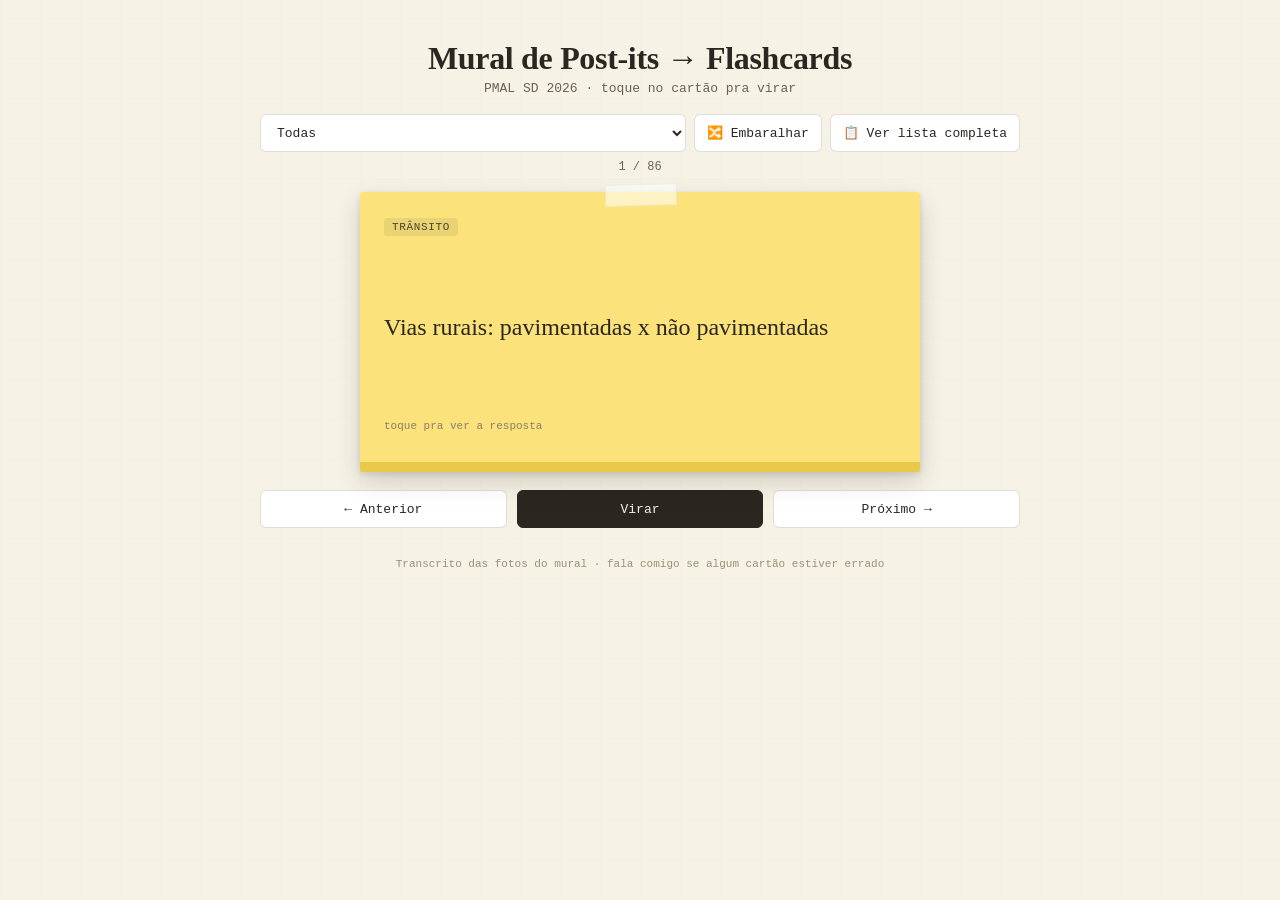
==== index.html @ 329747ae "correção do bugo da vesel" ====
<!DOCTYPE html>
<html lang="pt-BR">
<head>
<meta charset="UTF-8">
<meta name="viewport" content="width=device-width, initial-scale=1.0">
<title>Flashcards PMAL — Mural de Post-its</title>
<link rel="stylesheet" href="styles.css">
</head>
<body>

  <div class="wrap">
  <header>
    <h1>Mural de Post-its → Flashcards</h1>
    <div class="sub">PMAL SD 2026 · toque no cartão pra virar</div>
  </header>

  <div class="toolbar">
    <select id="subjectFilter"></select>
    <button id="shuffleBtn">🔀 Embaralhar</button>
    <button id="listToggleBtn">📋 Ver lista completa</button>
    <span class="progress" id="progress"></span>
  </div>

  <div class="stage">
    <div class="card" id="card">
      <div class="face front">
        <span class="tag" id="tagFront"></span>
        <div class="front-text" id="frontText"></div>
        <div class="hint">toque pra ver a resposta</div>
      </div>
      <div class="face back">
        <span class="tag" id="tagBack"></span>
        <p class="back-text" id="backText"></p>
      </div>
    </div>
  </div>

  <div class="nav">
    <button id="prevBtn">← Anterior</button>
    <button class="primary" id="flipBtn">Virar</button>
    <button id="nextBtn">Próximo →</button>
  </div>

  <div class="list" id="listView"></div>

  <footer>Transcrito das fotos do mural · fala comigo se algum cartão estiver errado</footer>
</div>
<script src="script.js"></script>



</body>
</html>
---- styles.css ----
:root{
    --paper:#f6f1e4;
    --ink:#2b2620;
    --sticky:#fbe27a;
    --sticky-edge:#e8c94a;
    --accent:#c1440e;
    --accent2:#2f6f5e;
    --card-shadow: 0 10px 24px rgba(43,38,32,0.18), 0 2px 6px rgba(43,38,32,0.12);
    --line: rgba(43,38,32,0.15);
  }
  *{box-sizing:border-box;}
  html, body{height:100%;}
  body{
    margin:0;
    font-family: 'Courier New', ui-monospace, monospace;
    background:
      linear-gradient(rgba(246,241,228,0.94), rgba(246,241,228,0.94)),
      repeating-linear-gradient(0deg, #e9e2cd 0 2px, transparent 2px 40px),
      repeating-linear-gradient(90deg, #e9e2cd 0 2px, transparent 2px 40px);
    color:var(--ink);
    min-height:100vh;
    display:flex;
    justify-content:center;
    align-items:flex-start;
    padding: clamp(16px, 4vw, 40px) 16px 40px;
  }
  .wrap{width:100%;max-width:760px;margin:0 auto;}
  header{margin-bottom:18px;text-align:center;}
  h1{
    font-family: Georgia, 'Times New Roman', serif;
    font-size: clamp(20px, 5.5vw, 32px);
    margin:0 0 4px;
    letter-spacing:-0.01em;
  }
  .sub{color:#6b6152;font-size:13px;}
  .toolbar{
    display:flex;
    flex-wrap:wrap;
    gap:8px;
    align-items:center;
    margin:16px 0 12px;
    justify-content:center;
  }
  select, button{
    font-family:inherit;
    font-size:13px;
    padding:9px 12px;
    border-radius:6px;
    border:1px solid var(--line);
    background:#fff;
    color:var(--ink);
    cursor:pointer;
    min-height:38px;
  }
  select{flex:1 1 140px;}
  button.primary{
    background:var(--ink);
    color:var(--paper);
    border-color:var(--ink);
  }
  button:hover{opacity:0.85;}
  .progress{
    font-size:12px;
    color:#6b6152;
    width:100%;
    text-align:center;
    order:10;
  }
  .stage{
    perspective:1600px;
    margin:18px auto;
    max-width:560px;
  }
  .card{
    position:relative;
    width:100%;
    min-height:clamp(240px, 42vw, 280px);
    transform-style:preserve-3d;
    transition: transform 0.5s cubic-bezier(.4,.2,.2,1);
    cursor:pointer;
  }
  .card.flipped{transform: rotateY(180deg);}
  .face{
    position:absolute;
    inset:0;
    backface-visibility:hidden;
    border-radius:3px;
    padding:26px 24px 30px;
    display:flex;
    flex-direction:column;
    background:var(--sticky);
    box-shadow:var(--card-shadow);
    border-bottom: 10px solid var(--sticky-edge);
  }
  .face::before{
    content:"";
    position:absolute;
    top:-8px; left:50%;
    width:70px; height:20px;
    margin-left:-35px;
    background:rgba(255,255,255,0.55);
    border:1px solid rgba(0,0,0,0.05);
    transform:rotate(-1.5deg);
  }
  .face.back{
    transform: rotateY(180deg);
    background:#fff9e6;
    border-bottom:10px solid #e8dfb8;
  }
  .tag{
    align-self:flex-start;
    font-size:11px;
    text-transform:uppercase;
    letter-spacing:0.06em;
    background:rgba(43,38,32,0.08);
    padding:3px 8px;
    border-radius:3px;
    margin-bottom:14px;
    color:#4a4234;
  }
  .front-text{
    font-family: Georgia, serif;
    font-size: clamp(18px,3.4vw,24px);
    line-height:1.35;
    margin:auto 0;
  }
  .back-text{
    font-size:15px;
    line-height:1.55;
    white-space:pre-line;
    margin:0;
  }
  .hint{
    margin-top:16px;
    font-size:11px;
    color:#8a7f6a;
  }
  .nav{
    display:flex;
    justify-content:space-between;
    align-items:center;
    gap:10px;
    margin-top:14px;
  }
  .nav button{flex:1;}
  .grid-toggle{
    margin-top:26px;
  }
  .list{
    display:none;
    margin-top:16px;
    border-top:1px solid var(--line);
    padding-top:12px;
  }
  .list.show{display:block;}
  .list-item{
    padding:10px 4px;
    border-bottom:1px solid var(--line);
    font-size:13px;
  }
  .list-item b{font-family:Georgia,serif;font-size:14px;}
  .list-item .li-tag{color:var(--accent);font-size:11px;text-transform:uppercase;letter-spacing:0.04em;}
  .list-item .li-back{color:#514a3c;margin-top:4px;white-space:pre-line;}
  footer{margin-top:30px;font-size:11px;color:#9a8f7a;text-align:center;}

  @media (max-width: 420px){
    body{padding:14px 10px 32px;}
    .face{padding:20px 16px 24px;}
    .nav{flex-wrap:wrap;}
    .nav button{flex:1 1 100%;}
    .nav #flipBtn{order:-1;}
    select{flex:1 1 100%;}
  }
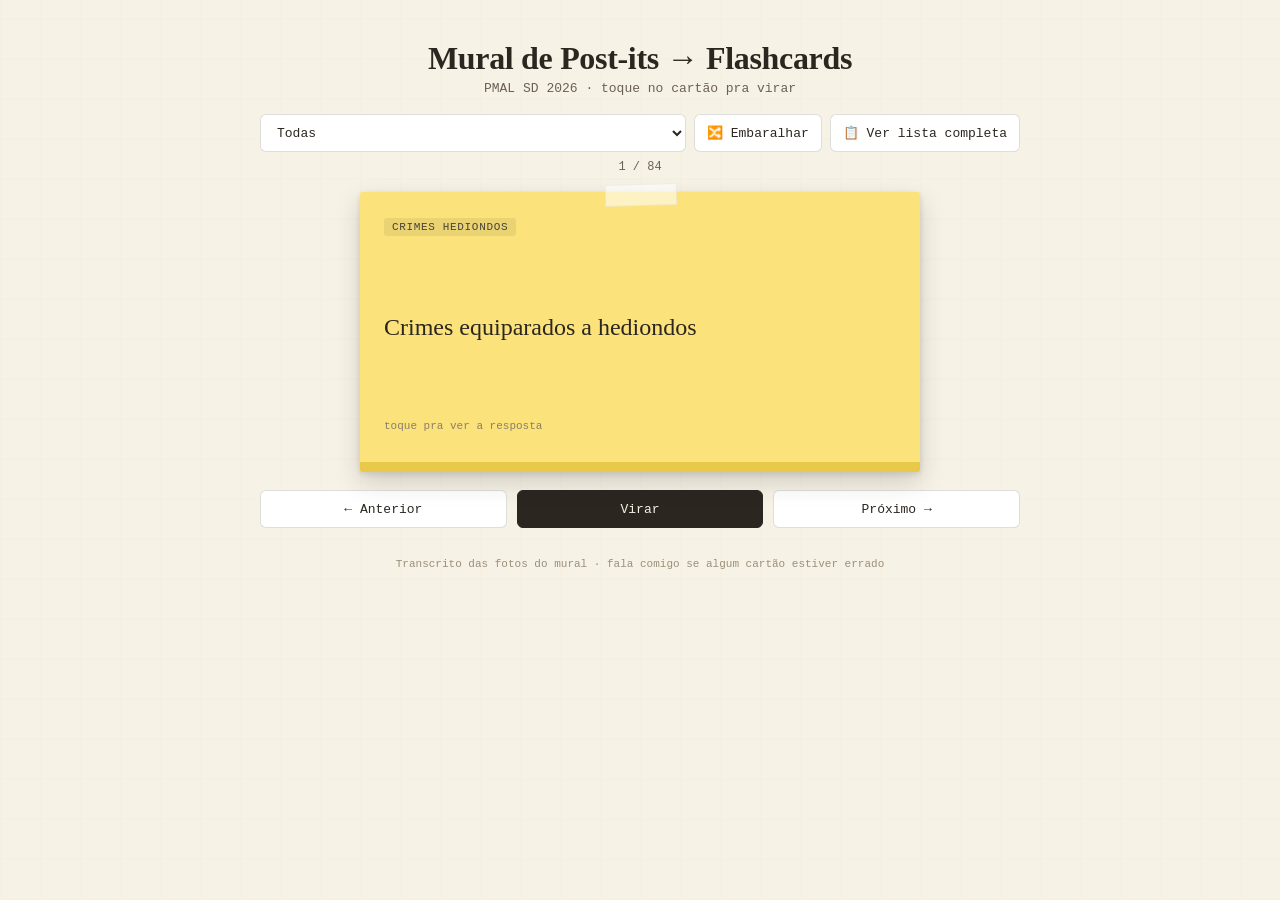
==== commit 2de1ee88: "correção e alteração da ordem do DATA para ordem alfabetica" ====
--- a/index.html
+++ b/index.html
@@ -1,10 +1,11 @@
-<!DOCTYPE html>
+  <!DOCTYPE html>
 <html lang="pt-BR">
 <head>
 <meta charset="UTF-8">
 <meta name="viewport" content="width=device-width, initial-scale=1.0">
 <title>Flashcards PMAL — Mural de Post-its</title>
 <link rel="stylesheet" href="styles.css">
+<link rel="icon" type="image/png" href="assets/Logo_dominio_sem_fundo.png">
 </head>
 <body>
 
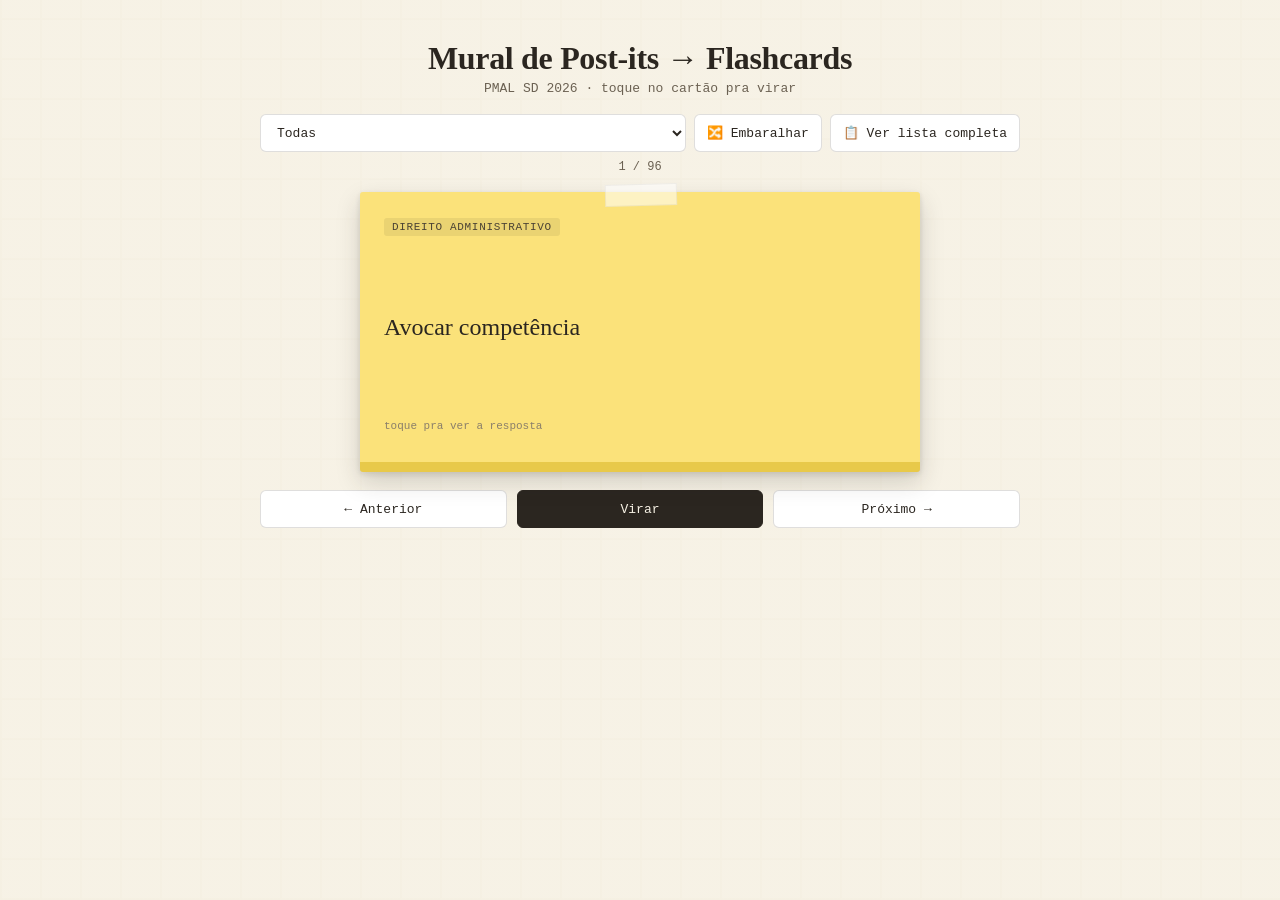
==== commit 15bdaba8: "Melhor organização das materias e adição de novos post" ====
--- a/index.html
+++ b/index.html
@@ -44,7 +44,7 @@
 
   <div class="list" id="listView"></div>
 
-  <footer>Transcrito das fotos do mural · fala comigo se algum cartão estiver errado</footer>
+
 </div>
 <script src="script.js"></script>
 
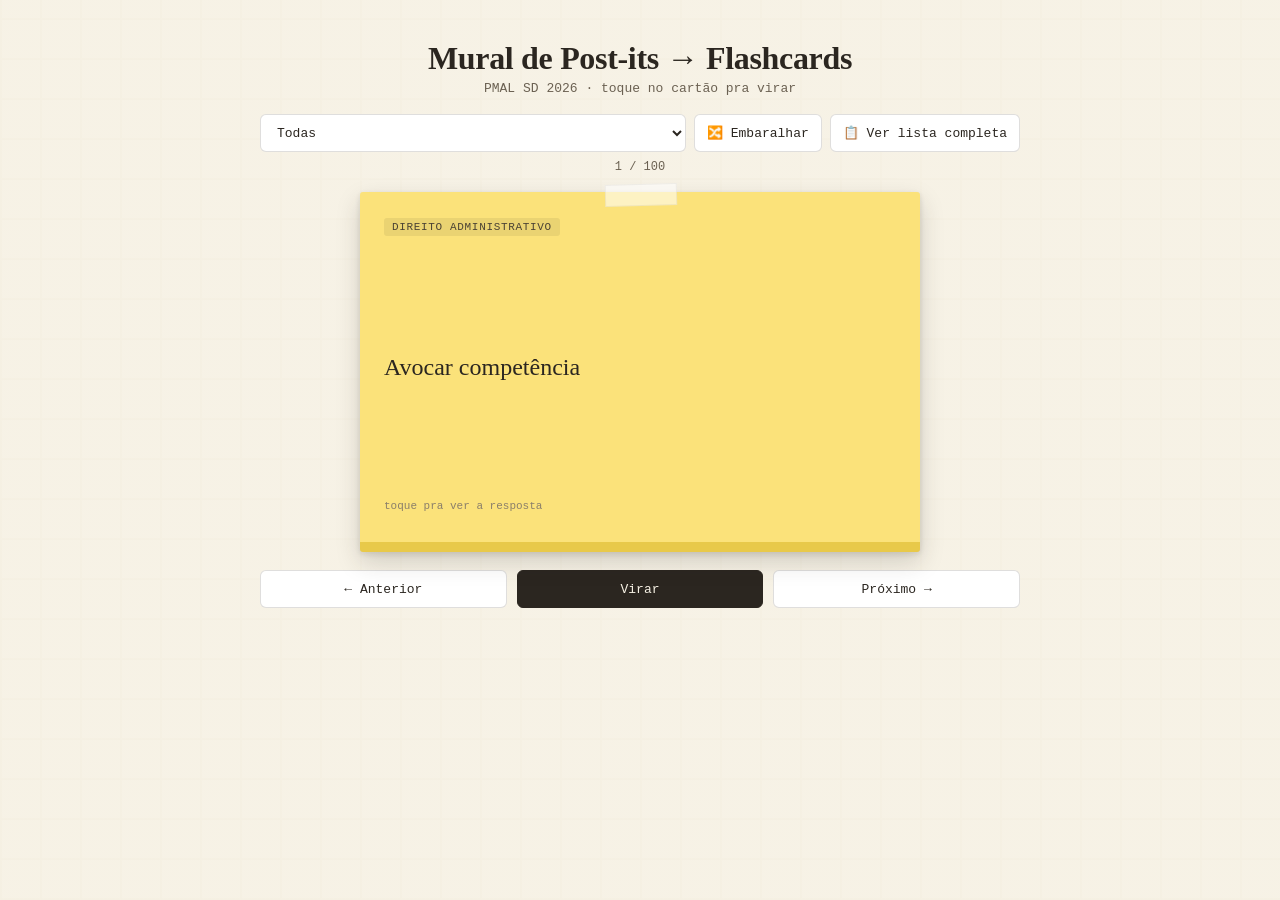
==== commit 7b68c23e: "Configurar dns" ====
--- a/index.html
+++ b/index.html
@@ -1,12 +1,19 @@
-  <!DOCTYPE html>
+<!DOCTYPE html>
 <html lang="pt-BR">
 <head>
+
 <meta charset="UTF-8">
 <meta name="viewport" content="width=device-width, initial-scale=1.0">
+
+<meta name="google-site-verification" content="-DmWqSqCi6LrzRDoDsyA402H-hPw4jcKFDaQwKq_v6o" />
+
 <title>Flashcards PMAL — Mural de Post-its</title>
+
 <link rel="stylesheet" href="styles.css">
 <link rel="icon" type="image/png" href="assets/Logo_dominio_sem_fundo.png">
+
 </head>
+<body>
 <body>
 
   <div class="wrap">
--- a/styles.css
+++ b/styles.css
@@ -67,14 +67,14 @@
     order:10;
   }
   .stage{
-    perspective:1600px;
+    perspective: 1800px;
     margin:18px auto;
     max-width:560px;
   }
   .card{
     position:relative;
     width:100%;
-    min-height:clamp(240px, 42vw, 280px);
+    min-height:clamp(360px, 42vw, 280px);
     transform-style:preserve-3d;
     transition: transform 0.5s cubic-bezier(.4,.2,.2,1);
     cursor:pointer;
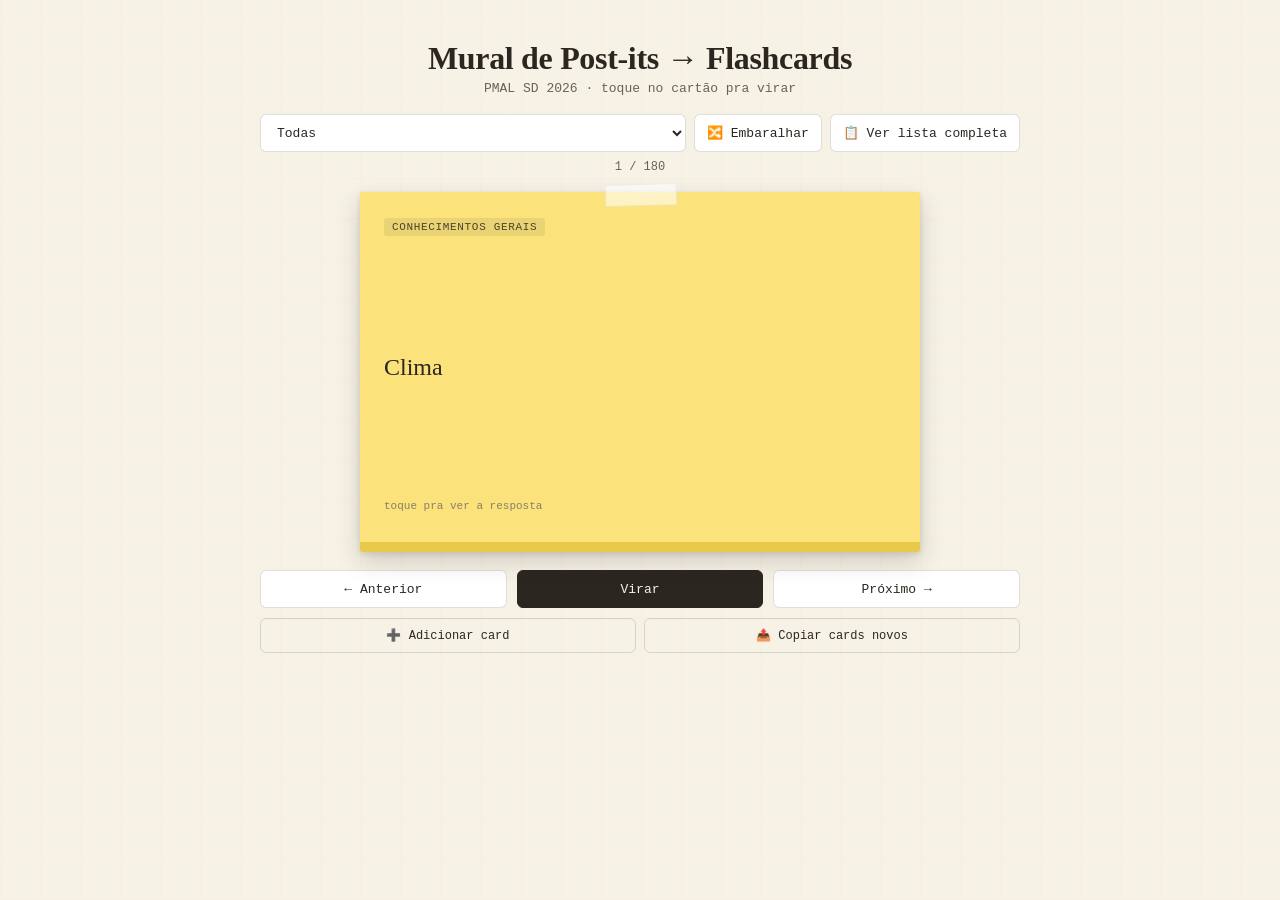
==== commit 84ea02c7: "Adição da logica de adicionar posts" ====
--- a/index.html
+++ b/index.html
@@ -14,48 +14,73 @@
 
 </head>
 <body>
-<body>
 
   <div class="wrap">
-  <header>
-    <h1>Mural de Post-its → Flashcards</h1>
-    <div class="sub">PMAL SD 2026 · toque no cartão pra virar</div>
-  </header>
+    <header>
+      <h1>Mural de Post-its → Flashcards</h1>
+      <div class="sub">PMAL SD 2026 · toque no cartão pra virar</div>
+    </header>
 
-  <div class="toolbar">
-    <select id="subjectFilter"></select>
-    <button id="shuffleBtn">🔀 Embaralhar</button>
-    <button id="listToggleBtn">📋 Ver lista completa</button>
-    <span class="progress" id="progress"></span>
+    <div class="toolbar">
+      <select id="subjectFilter"></select>
+      <button id="shuffleBtn">🔀 Embaralhar</button>
+      <button id="listToggleBtn">📋 Ver lista completa</button>
+      <span class="progress" id="progress"></span>
+    </div>
+
+    <div class="stage">
+      <div class="card" id="card">
+        <div class="face front">
+          <span class="tag" id="tagFront"></span>
+          <div class="front-text" id="frontText"></div>
+          <div class="hint">toque pra ver a resposta</div>
+        </div>
+        <div class="face back">
+          <span class="tag" id="tagBack"></span>
+          <p class="back-text" id="backText"></p>
+        </div>
+      </div>
+    </div>
+
+    <div class="nav">
+      <button id="prevBtn">← Anterior</button>
+      <button class="primary" id="flipBtn">Virar</button>
+      <button id="nextBtn">Próximo →</button>
+    </div>
+
+    <div class="actions">
+      <button id="addBtn">➕ Adicionar card</button>
+      <button id="exportBtn">📤 Copiar cards novos</button>
+    </div>
+
+    <div class="list" id="listView"></div>
   </div>
 
-  <div class="stage">
-    <div class="card" id="card">
-      <div class="face front">
-        <span class="tag" id="tagFront"></span>
-        <div class="front-text" id="frontText"></div>
-        <div class="hint">toque pra ver a resposta</div>
+  <dialog id="addDialog">
+    <form id="addForm">
+      <h2>Novo card</h2>
+
+      <label>Matéria
+        <select id="newSubject"></select>
+      </label>
+      <input id="newSubjectCustom" placeholder="Nome da nova matéria" hidden>
+
+      <label>Frente (título)
+        <input id="newFront" required>
+      </label>
+
+      <label>Verso (resposta)
+        <textarea id="newBack" rows="7" required placeholder="Uma linha por tópico. Enter = quebra de linha"></textarea>
+      </label>
+
+      <div class="dlg-actions">
+        <button type="button" id="cancelAdd">Cancelar</button>
+        <button type="submit" class="primary">Salvar</button>
       </div>
-      <div class="face back">
-        <span class="tag" id="tagBack"></span>
-        <p class="back-text" id="backText"></p>
-      </div>
-    </div>
-  </div>
+    </form>
+  </dialog>
 
-  <div class="nav">
-    <button id="prevBtn">← Anterior</button>
-    <button class="primary" id="flipBtn">Virar</button>
-    <button id="nextBtn">Próximo →</button>
-  </div>
-
-  <div class="list" id="listView"></div>
-
-
-</div>
-<script src="script.js"></script>
-
-
+  <script src="script.js"></script>
 
 </body>
-</html>
+</html>
--- a/styles.css
+++ b/styles.css
@@ -1,173 +1,295 @@
- :root{
-    --paper:#f6f1e4;
-    --ink:#2b2620;
-    --sticky:#fbe27a;
-    --sticky-edge:#e8c94a;
-    --accent:#c1440e;
-    --accent2:#2f6f5e;
-    --card-shadow: 0 10px 24px rgba(43,38,32,0.18), 0 2px 6px rgba(43,38,32,0.12);
-    --line: rgba(43,38,32,0.15);
-  }
-  *{box-sizing:border-box;}
-  html, body{height:100%;}
-  body{
-    margin:0;
-    font-family: 'Courier New', ui-monospace, monospace;
-    background:
-      linear-gradient(rgba(246,241,228,0.94), rgba(246,241,228,0.94)),
-      repeating-linear-gradient(0deg, #e9e2cd 0 2px, transparent 2px 40px),
-      repeating-linear-gradient(90deg, #e9e2cd 0 2px, transparent 2px 40px);
-    color:var(--ink);
-    min-height:100vh;
-    display:flex;
-    justify-content:center;
-    align-items:flex-start;
-    padding: clamp(16px, 4vw, 40px) 16px 40px;
-  }
-  .wrap{width:100%;max-width:760px;margin:0 auto;}
-  header{margin-bottom:18px;text-align:center;}
-  h1{
-    font-family: Georgia, 'Times New Roman', serif;
-    font-size: clamp(20px, 5.5vw, 32px);
-    margin:0 0 4px;
-    letter-spacing:-0.01em;
-  }
-  .sub{color:#6b6152;font-size:13px;}
-  .toolbar{
-    display:flex;
-    flex-wrap:wrap;
-    gap:8px;
-    align-items:center;
-    margin:16px 0 12px;
-    justify-content:center;
-  }
-  select, button{
-    font-family:inherit;
-    font-size:13px;
-    padding:9px 12px;
-    border-radius:6px;
-    border:1px solid var(--line);
-    background:#fff;
-    color:var(--ink);
-    cursor:pointer;
-    min-height:38px;
-  }
-  select{flex:1 1 140px;}
-  button.primary{
-    background:var(--ink);
-    color:var(--paper);
-    border-color:var(--ink);
-  }
-  button:hover{opacity:0.85;}
-  .progress{
-    font-size:12px;
-    color:#6b6152;
-    width:100%;
-    text-align:center;
-    order:10;
-  }
-  .stage{
-    perspective: 1800px;
-    margin:18px auto;
-    max-width:560px;
-  }
-  .card{
-    position:relative;
-    width:100%;
-    min-height:clamp(360px, 42vw, 280px);
-    transform-style:preserve-3d;
-    transition: transform 0.5s cubic-bezier(.4,.2,.2,1);
-    cursor:pointer;
-  }
-  .card.flipped{transform: rotateY(180deg);}
-  .face{
-    position:absolute;
-    inset:0;
-    backface-visibility:hidden;
-    border-radius:3px;
-    padding:26px 24px 30px;
-    display:flex;
-    flex-direction:column;
-    background:var(--sticky);
-    box-shadow:var(--card-shadow);
-    border-bottom: 10px solid var(--sticky-edge);
-  }
-  .face::before{
-    content:"";
-    position:absolute;
-    top:-8px; left:50%;
-    width:70px; height:20px;
-    margin-left:-35px;
-    background:rgba(255,255,255,0.55);
-    border:1px solid rgba(0,0,0,0.05);
-    transform:rotate(-1.5deg);
-  }
-  .face.back{
-    transform: rotateY(180deg);
-    background:#fff9e6;
-    border-bottom:10px solid #e8dfb8;
-  }
-  .tag{
-    align-self:flex-start;
-    font-size:11px;
-    text-transform:uppercase;
-    letter-spacing:0.06em;
-    background:rgba(43,38,32,0.08);
-    padding:3px 8px;
-    border-radius:3px;
-    margin-bottom:14px;
-    color:#4a4234;
-  }
-  .front-text{
-    font-family: Georgia, serif;
-    font-size: clamp(18px,3.4vw,24px);
-    line-height:1.35;
-    margin:auto 0;
-  }
-  .back-text{
-    font-size:15px;
-    line-height:1.55;
-    white-space:pre-line;
-    margin:0;
-  }
-  .hint{
-    margin-top:16px;
-    font-size:11px;
-    color:#8a7f6a;
-  }
-  .nav{
-    display:flex;
-    justify-content:space-between;
-    align-items:center;
-    gap:10px;
-    margin-top:14px;
-  }
-  .nav button{flex:1;}
-  .grid-toggle{
-    margin-top:26px;
-  }
-  .list{
-    display:none;
-    margin-top:16px;
-    border-top:1px solid var(--line);
-    padding-top:12px;
-  }
-  .list.show{display:block;}
-  .list-item{
-    padding:10px 4px;
-    border-bottom:1px solid var(--line);
-    font-size:13px;
-  }
-  .list-item b{font-family:Georgia,serif;font-size:14px;}
-  .list-item .li-tag{color:var(--accent);font-size:11px;text-transform:uppercase;letter-spacing:0.04em;}
-  .list-item .li-back{color:#514a3c;margin-top:4px;white-space:pre-line;}
-  footer{margin-top:30px;font-size:11px;color:#9a8f7a;text-align:center;}
-
-  @media (max-width: 420px){
-    body{padding:14px 10px 32px;}
-    .face{padding:20px 16px 24px;}
-    .nav{flex-wrap:wrap;}
-    .nav button{flex:1 1 100%;}
-    .nav #flipBtn{order:-1;}
-    select{flex:1 1 100%;}
-  }+:root{
+  --paper:#f6f1e4;
+  --ink:#2b2620;
+  --sticky:#fbe27a;
+  --sticky-edge:#e8c94a;
+  --accent:#c1440e;
+  --accent2:#2f6f5e;
+  --card-shadow: 0 10px 24px rgba(43,38,32,0.18), 0 2px 6px rgba(43,38,32,0.12);
+  --line: rgba(43,38,32,0.15);
+}
+
+*{box-sizing:border-box;}
+
+/* garante que o atributo hidden sempre esconda o elemento */
+[hidden]{display:none !important;}
+
+html, body{height:100%;}
+
+body{
+  margin:0;
+  font-family: 'Courier New', ui-monospace, monospace;
+  background:
+    linear-gradient(rgba(246,241,228,0.94), rgba(246,241,228,0.94)),
+    repeating-linear-gradient(0deg, #e9e2cd 0 2px, transparent 2px 40px),
+    repeating-linear-gradient(90deg, #e9e2cd 0 2px, transparent 2px 40px);
+  color:var(--ink);
+  min-height:100vh;
+  display:flex;
+  justify-content:center;
+  align-items:flex-start;
+  padding: clamp(16px, 4vw, 40px) 16px 40px;
+}
+
+.wrap{width:100%;max-width:760px;margin:0 auto;}
+
+header{margin-bottom:18px;text-align:center;}
+
+h1{
+  font-family: Georgia, 'Times New Roman', serif;
+  font-size: clamp(20px, 5.5vw, 32px);
+  margin:0 0 4px;
+  letter-spacing:-0.01em;
+}
+
+.sub{color:#6b6152;font-size:13px;}
+
+/* ---------- Toolbar ---------- */
+.toolbar{
+  display:flex;
+  flex-wrap:wrap;
+  gap:8px;
+  align-items:center;
+  margin:16px 0 12px;
+  justify-content:center;
+}
+
+select, button{
+  font-family:inherit;
+  font-size:13px;
+  padding:9px 12px;
+  border-radius:6px;
+  border:1px solid var(--line);
+  background:#fff;
+  color:var(--ink);
+  cursor:pointer;
+  min-height:38px;
+}
+
+select{flex:1 1 140px;}
+
+button.primary{
+  background:var(--ink);
+  color:var(--paper);
+  border-color:var(--ink);
+}
+
+button:hover{opacity:0.85;}
+
+.progress{
+  font-size:12px;
+  color:#6b6152;
+  width:100%;
+  text-align:center;
+  order:10;
+}
+
+/* ---------- Cartão ---------- */
+.stage{
+  perspective: 1800px;
+  margin:18px auto;
+  max-width:560px;
+}
+
+.card{
+  position:relative;
+  width:100%;
+  min-height:clamp(360px, 42vw, 280px);
+  transform-style:preserve-3d;
+  transition: transform 0.5s cubic-bezier(.4,.2,.2,1);
+  cursor:pointer;
+}
+
+.card.flipped{transform: rotateY(180deg);}
+
+.face{
+  position:absolute;
+  inset:0;
+  backface-visibility:hidden;
+  border-radius:3px;
+  padding:26px 24px 30px;
+  display:flex;
+  flex-direction:column;
+  background:var(--sticky);
+  box-shadow:var(--card-shadow);
+  border-bottom: 10px solid var(--sticky-edge);
+}
+
+.face::before{
+  content:"";
+  position:absolute;
+  top:-8px; left:50%;
+  width:70px; height:20px;
+  margin-left:-35px;
+  background:rgba(255,255,255,0.55);
+  border:1px solid rgba(0,0,0,0.05);
+  transform:rotate(-1.5deg);
+}
+
+.face.back{
+  transform: rotateY(180deg);
+  background:#fff9e6;
+  border-bottom:10px solid #e8dfb8;
+}
+
+.tag{
+  align-self:flex-start;
+  font-size:11px;
+  text-transform:uppercase;
+  letter-spacing:0.06em;
+  background:rgba(43,38,32,0.08);
+  padding:3px 8px;
+  border-radius:3px;
+  margin-bottom:14px;
+  color:#4a4234;
+}
+
+.front-text{
+  font-family: Georgia, serif;
+  font-size: clamp(18px,3.4vw,24px);
+  line-height:1.35;
+  margin:auto 0;
+}
+
+.back-text{
+  font-size:15px;
+  line-height:1.55;
+  white-space:pre-line;
+  margin:0;
+}
+
+.hint{
+  margin-top:16px;
+  font-size:11px;
+  color:#8a7f6a;
+}
+
+/* ---------- Navegação ---------- */
+.nav{
+  display:flex;
+  justify-content:space-between;
+  align-items:center;
+  gap:10px;
+  margin-top:14px;
+}
+
+.nav button{flex:1;}
+
+/* ---------- Ações secundárias (adicionar / exportar) ---------- */
+.actions{
+  display:flex;
+  gap:8px;
+  margin-top:10px;
+}
+
+.actions button{
+  flex:1;
+  font-size:12px;
+  min-height:34px;
+  background:transparent;
+}
+
+/* ---------- Lista completa ---------- */
+.grid-toggle{
+  margin-top:26px;
+}
+
+.list{
+  display:none;
+  margin-top:16px;
+  border-top:1px solid var(--line);
+  padding-top:12px;
+}
+
+.list.show{display:block;}
+
+.list-item{
+  padding:10px 4px;
+  border-bottom:1px solid var(--line);
+  font-size:13px;
+}
+
+.list-item b{font-family:Georgia,serif;font-size:14px;}
+
+.list-item .li-tag{
+  color:var(--accent);
+  font-size:11px;
+  text-transform:uppercase;
+  letter-spacing:0.04em;
+}
+
+.list-item .li-back{
+  color:#514a3c;
+  margin-top:4px;
+  white-space:pre-line;
+}
+
+footer{
+  margin-top:30px;
+  font-size:11px;
+  color:#9a8f7a;
+  text-align:center;
+}
+
+/* ---------- Diálogo: novo card ---------- */
+dialog{
+  border:1px solid var(--line);
+  border-radius:8px;
+  background:var(--paper);
+  color:var(--ink);
+  font-family:inherit;
+  padding:20px;
+  width:min(92vw, 480px);
+  box-shadow:var(--card-shadow);
+}
+
+dialog::backdrop{background:rgba(43,38,32,0.45);}
+
+dialog h2{
+  font-family:Georgia,serif;
+  margin:0 0 12px;
+  font-size:20px;
+}
+
+dialog label{
+  display:block;
+  font-size:12px;
+  margin-bottom:10px;
+  color:#6b6152;
+}
+
+dialog input,
+dialog textarea,
+dialog select{
+  display:block;
+  width:100%;
+  margin-top:4px;
+  font-family:inherit;
+  font-size:14px;
+  padding:9px 10px;
+  border:1px solid var(--line);
+  border-radius:6px;
+  background:#fff;
+  color:var(--ink);
+}
+
+dialog textarea{resize:vertical;}
+
+#newSubjectCustom{margin-bottom:10px;}
+
+.dlg-actions{
+  display:flex;
+  gap:8px;
+  justify-content:flex-end;
+  margin-top:6px;
+}
+
+/* ---------- Mobile ---------- */
+@media (max-width: 420px){
+  body{padding:14px 10px 32px;}
+  .face{padding:20px 16px 24px;}
+  .nav{flex-wrap:wrap;}
+  .nav button{flex:1 1 100%;}
+  .nav #flipBtn{order:-1;}
+  select{flex:1 1 100%;}
+}
